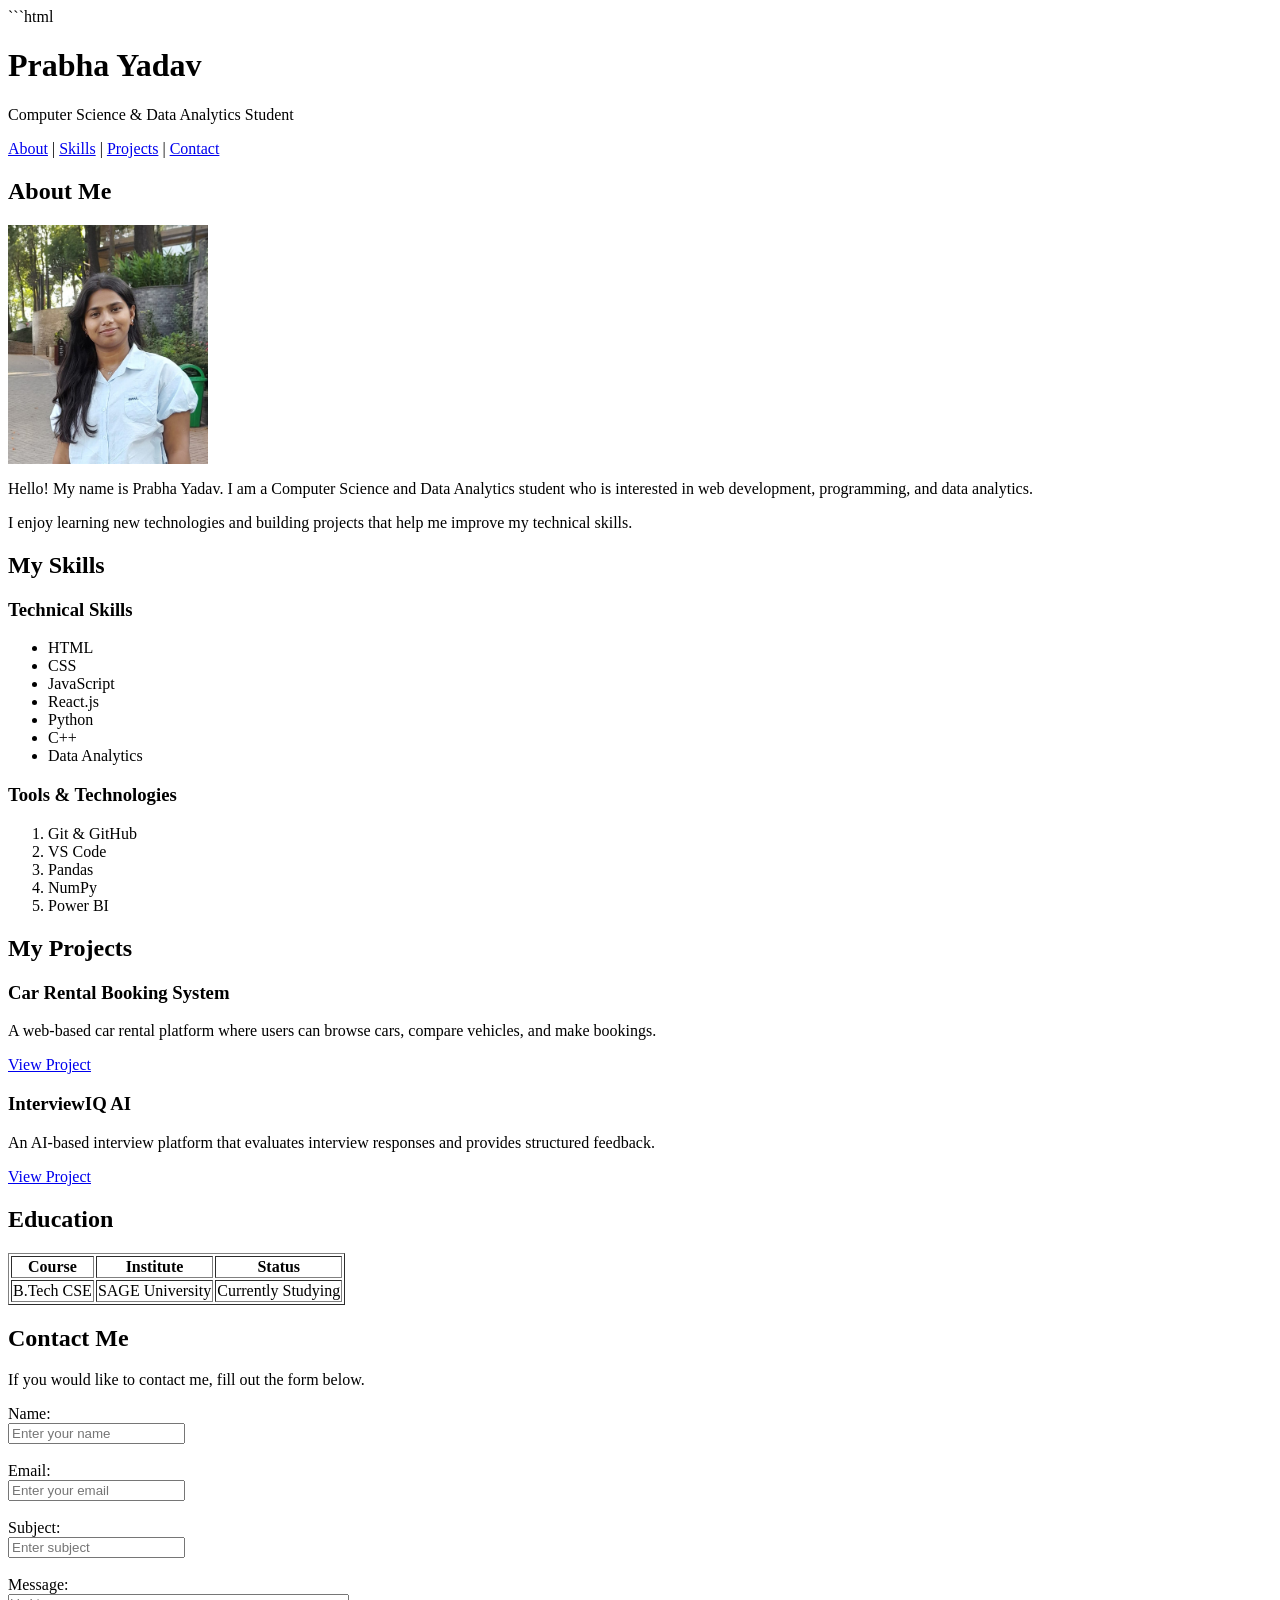
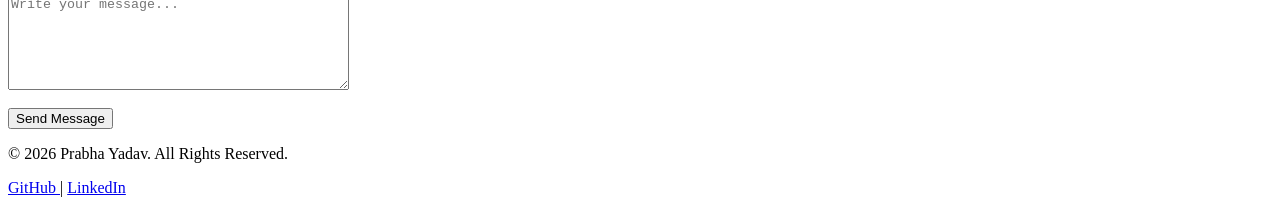
==== Task -1/index.html @ 7cbf1fd1 "Add files via upload" ====
```html
<!DOCTYPE html>
<html lang="en">
<head>
    <meta charset="UTF-8">
    <meta name="viewport" content="width=device-width, initial-scale=1.0">
    <meta name="description" content="Personal Portfolio Website">
    <title>Portfolio</title>
</head>
<body>
    <header>
        <h1>Prabha Yadav</h1>
        <p>Computer Science & Data Analytics Student</p>
        <nav>
            <a href="#about">About</a> |
            <a href="#skills">Skills</a> |
            <a href="#projects">Projects</a> |
            <a href="#contact">Contact</a>
        </nav>
    </header>


    <main>
        <section id="about">
            <h2>About Me</h2>
            <img src="portfolio.jpeg" 
                alt="Profile photo of Prabha Yadav"
                width="200"
            >

            <p>
                Hello! My name is Prabha Yadav. I am a Computer Science
                and Data Analytics student who is interested in web
                development, programming, and data analytics.
            </p>

            <p>
                I enjoy learning new technologies and building projects
                that help me improve my technical skills.
            </p>

        </section>


    
        <section id="skills">
                <h2>My Skills</h2>
                <h3>Technical Skills</h3>
             <ul>
                <li>HTML</li>
                <li>CSS</li>
                <li>JavaScript</li>
                <li>React.js</li>
                <li>Python</li>
                <li>C++</li>
                <li>Data Analytics</li>
            </ul>

            <h3>Tools & Technologies</h3>

            <ol>
                <li>Git & GitHub</li>
                <li>VS Code</li>
                <li>Pandas</li>
                <li>NumPy</li>
                <li>Power BI</li>
            </ol>

        </section>

        <section id="projects">

            <h2>My Projects</h2>

            <article>
                <h3>Car Rental Booking System</h3>

                <p>
                    A web-based car rental platform where users can
                    browse cars, compare vehicles, and make bookings.
                </p>

                <a href="#" target="_blank">
                    View Project
                </a>
            </article>

            <article>
                <h3>InterviewIQ AI</h3>

                <p>
                    An AI-based interview platform that evaluates
                    interview responses and provides structured feedback.
                </p>

                <a href="#" target="_blank">
                    View Project
                </a>
            </article>

        </section>

        <section id="education">

            <h2>Education</h2>

            <table border="1">

                <thead>
                    <tr>
                        <th>Course</th>
                        <th>Institute</th>
                        <th>Status</th>
                    </tr>
                </thead>

                <tbody>
                    <tr>
                        <td>B.Tech CSE</td>
                        <td>SAGE University</td>
                        <td>Currently Studying</td>
                    </tr>
                </tbody>

            </table>

        </section>
        <section id="contact">
            <h2>Contact Me</h2>

            <p>
                If you would like to contact me, fill out the form below.
            </p>

            <form>
                <label for="name">Name:</label>
                <br>

                <input 
                    type="text" 
                    id="name" 
                    name="name"
                    placeholder="Enter your name"
                    required
                >

                <br><br>
                <label for="email">Email:</label>
                <br>

                <input 
                    type="email" 
                    id="email" 
                    name="email"
                    placeholder="Enter your email"
                    required
                >

                <br><br>
                <label for="subject">Subject:</label>
                <br>

                <input 
                    type="text" 
                    id="subject"
                    name="subject"
                    placeholder="Enter subject"
                    required
                >

                <br><br>
                <label for="message">Message:</label>
                <br>

                <textarea 
                    id="message"
                    name="message"
                    rows="6"
                    cols="40"
                    placeholder="Write your message..."
                    required
                ></textarea>

                <br><br>

                <button type="submit">
                    Send Message
                </button>

            </form>

        </section>

    </main>


    
    <footer>

        <p>
            © 2026 Prabha Yadav. All Rights Reserved.
        </p>

        <p>
            <a href="https://github.com/Techwithprabha02/Internship--The-Developers-Arena.git" target="_blank">
                GitHub
            </a>
            |
            <a href="https://www.linkedin.com/in/prabha-yadav-039ab8330/" target="_blank">
                LinkedIn
            </a>
        </p>

    </footer>

</body>
</html>
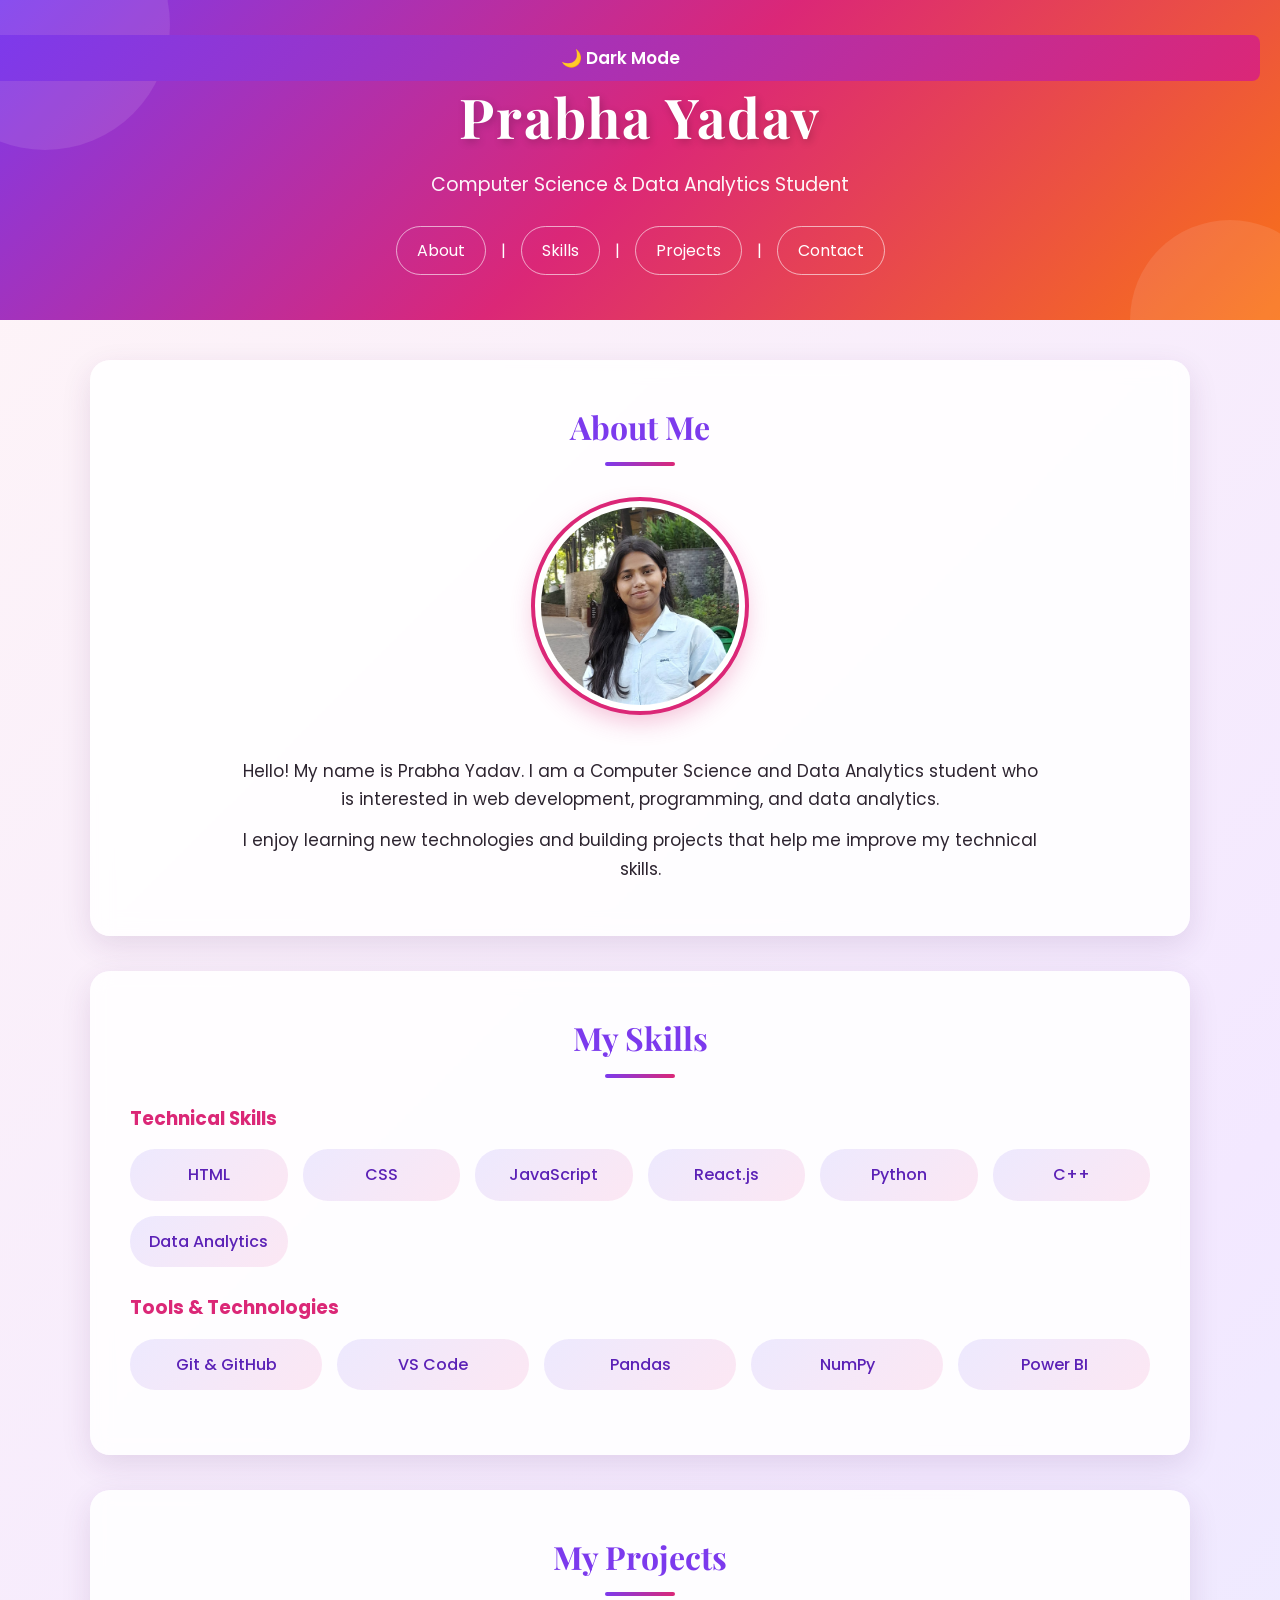
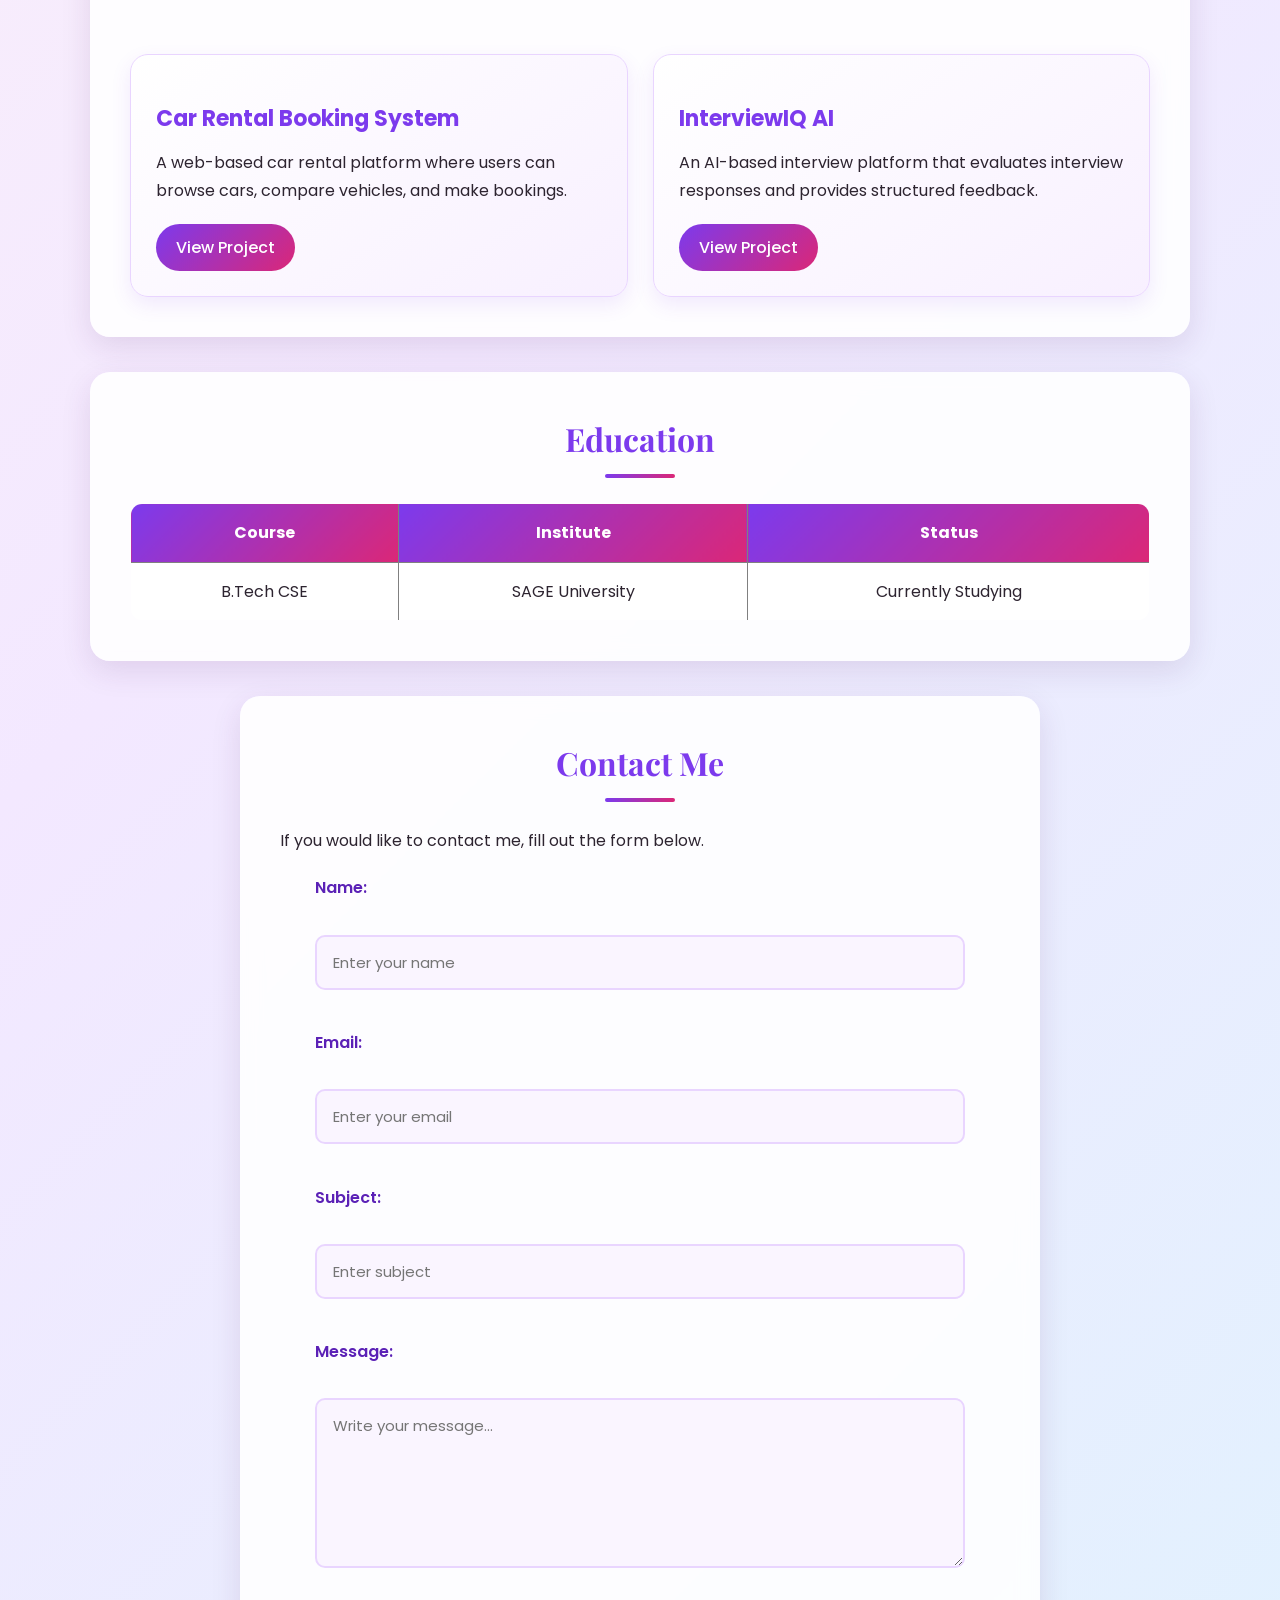
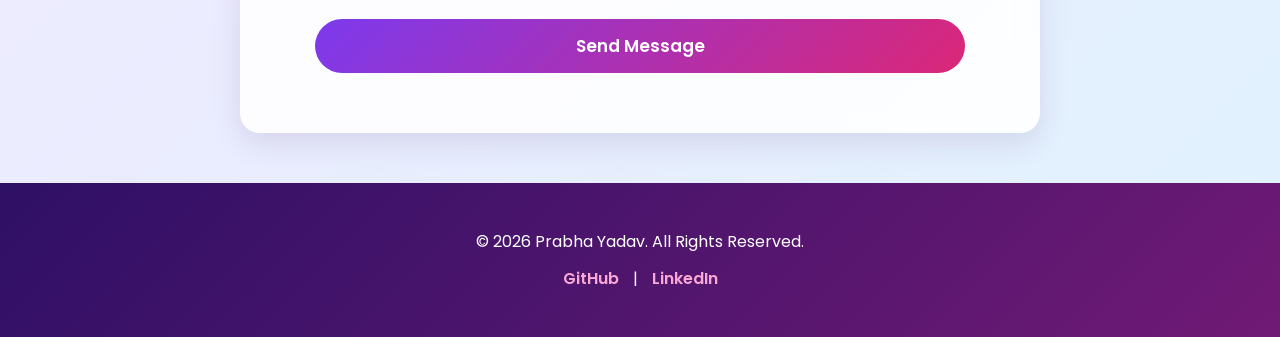
==== commit f3aafcc0: "Add stylesheet link and script tag to index.html Added a link to the stylesheet and included a scrip" ====
--- a/Task -1/index.html
+++ b/Task -1/index.html
@@ -1,4 +1,4 @@
-```html
+
 <!DOCTYPE html>
 <html lang="en">
 <head>
@@ -6,6 +6,7 @@
     <meta name="viewport" content="width=device-width, initial-scale=1.0">
     <meta name="description" content="Personal Portfolio Website">
     <title>Portfolio</title>
+     <link rel="stylesheet" href="porfolio.css">
 </head>
 <body>
     <header>
@@ -212,6 +213,7 @@
         </p>
 
     </footer>
+     <script src="script.js"></script>
 
 </body>
 </html>
--- a/Task -1/porfolio.css
+++ b/Task -1/porfolio.css
@@ -0,0 +1,848 @@
+/* ========================================
+   PERSONAL PORTFOLIO - MODERN DESIGN
+   ======================================== */
+
+
+/* ---------- GOOGLE FONTS ---------- */
+
+@import url("https://fonts.googleapis.com/css2?family=Poppins:wght@300;400;500;600;700&family=Playfair+Display:wght@600;700&display=swap");
+
+
+/* ========================================
+   RESET
+======================================== */
+
+* {
+    margin: 0;
+    padding: 0;
+    box-sizing: border-box;
+}
+
+html {
+    scroll-behavior: smooth;
+}
+
+
+/* ========================================
+   BODY
+======================================== */
+
+body {
+    font-family: "Poppins", sans-serif;
+    background: linear-gradient(
+        135deg,
+        #fff5f7,
+        #f3e8ff,
+        #e0f2fe
+    );
+    color: #2d2430;
+    line-height: 1.7;
+}
+
+
+/* ========================================
+   HEADER
+======================================== */
+
+header {
+    text-align: center;
+    padding: 70px 20px 45px;
+
+    background: linear-gradient(
+        135deg,
+        #7c3aed,
+        #db2777,
+        #f97316
+    );
+
+    color: white;
+    position: relative;
+    overflow: hidden;
+}
+
+
+/* Decorative circles */
+
+header::before {
+    content: "";
+    position: absolute;
+    width: 250px;
+    height: 250px;
+    background: rgba(255, 255, 255, 0.1);
+    border-radius: 50%;
+    top: -100px;
+    left: -80px;
+}
+
+header::after {
+    content: "";
+    position: absolute;
+    width: 200px;
+    height: 200px;
+    background: rgba(255, 255, 255, 0.1);
+    border-radius: 50%;
+    bottom: -100px;
+    right: -50px;
+}
+
+
+header h1 {
+    font-family: "Playfair Display", serif;
+    font-size: 55px;
+    letter-spacing: 2px;
+    margin-bottom: 5px;
+
+    text-shadow:
+        2px 3px 8px rgba(0, 0, 0, 0.2);
+
+    position: relative;
+    z-index: 1;
+
+    animation: fadeDown 1s ease;
+}
+
+
+header p {
+    font-size: 19px;
+    margin-bottom: 25px;
+    opacity: 0.95;
+
+    position: relative;
+    z-index: 1;
+
+    animation: fadeUp 1s ease;
+}
+
+
+/* ========================================
+   NAVIGATION - FLEXBOX
+======================================== */
+
+nav {
+    display: flex;
+    justify-content: center;
+    align-items: center;
+
+    gap: 15px;
+    flex-wrap: wrap;
+
+    position: relative;
+    z-index: 2;
+}
+
+
+nav a {
+    text-decoration: none;
+    color: white;
+
+    padding: 10px 20px;
+
+    border: 1px solid rgba(255, 255, 255, 0.6);
+    border-radius: 25px;
+
+    font-weight: 500;
+
+    transition:
+        background-color 0.3s ease,
+        color 0.3s ease,
+        transform 0.3s ease,
+        box-shadow 0.3s ease;
+}
+
+
+nav a:hover {
+    background-color: white;
+    color: #7c3aed;
+
+    transform: translateY(-3px);
+
+    box-shadow:
+        0 8px 20px rgba(0, 0, 0, 0.2);
+}
+
+
+/* ========================================
+   MAIN
+======================================== */
+
+main {
+    width: 90%;
+    max-width: 1100px;
+
+    margin: 40px auto;
+}
+
+
+/* ========================================
+   ALL SECTIONS
+======================================== */
+
+section {
+    background: rgba(255, 255, 255, 0.88);
+
+    backdrop-filter: blur(10px);
+
+    margin-bottom: 35px;
+    padding: 40px;
+
+    border-radius: 20px;
+
+    box-shadow:
+        0 10px 30px rgba(80, 30, 100, 0.12);
+
+    transition:
+        transform 0.3s ease,
+        box-shadow 0.3s ease;
+}
+
+
+section:hover {
+    transform: translateY(-5px);
+
+    box-shadow:
+        0 18px 40px rgba(80, 30, 100, 0.18);
+}
+
+
+section h2 {
+    font-family: "Playfair Display", serif;
+
+    color: #7c3aed;
+
+    font-size: 32px;
+
+    margin-bottom: 25px;
+
+    text-align: center;
+}
+
+
+/* Underline */
+
+section h2::after {
+    content: "";
+
+    display: block;
+
+    width: 70px;
+    height: 4px;
+
+    background:
+        linear-gradient(
+            to right,
+            #7c3aed,
+            #db2777
+        );
+
+    margin: 8px auto;
+
+    border-radius: 10px;
+}
+
+
+section h3 {
+    color: #db2777;
+
+    margin: 20px 0 10px;
+}
+
+
+/* ========================================
+   ABOUT
+======================================== */
+
+#about {
+    text-align: center;
+}
+
+
+#about img {
+    width: 210px;
+    height: 210px;
+
+    object-fit: cover;
+
+    border-radius: 50%;
+
+    margin: 10px auto 25px;
+
+    border: 6px solid white;
+
+    outline: 4px solid #db2777;
+
+    box-shadow:
+        0 10px 25px rgba(219, 39, 119, 0.3);
+
+    transition:
+        transform 0.4s ease,
+        box-shadow 0.4s ease;
+}
+
+
+#about img:hover {
+    transform: scale(1.06) rotate(3deg);
+
+    box-shadow:
+        0 15px 35px rgba(219, 39, 119, 0.4);
+}
+
+
+#about p {
+    max-width: 800px;
+
+    margin: 12px auto;
+
+    font-size: 17px;
+}
+
+
+/* ========================================
+   SKILLS - CSS GRID
+======================================== */
+
+#skills ul,
+#skills ol {
+    display: grid;
+
+    grid-template-columns:
+        repeat(auto-fit, minmax(150px, 1fr));
+
+    gap: 15px;
+
+    list-style: none;
+
+    margin: 15px 0 25px;
+}
+
+
+#skills li {
+    background:
+        linear-gradient(
+            135deg,
+            #ede9fe,
+            #fce7f3
+        );
+
+    padding: 12px 18px;
+
+    border-radius: 25px;
+
+    text-align: center;
+
+    color: #5b21b6;
+
+    font-weight: 500;
+
+    transition:
+        transform 0.3s ease,
+        background 0.3s ease,
+        color 0.3s ease,
+        box-shadow 0.3s ease;
+}
+
+
+#skills li:hover {
+    background:
+        linear-gradient(
+            135deg,
+            #7c3aed,
+            #db2777
+        );
+
+    color: white;
+
+    transform: translateY(-5px);
+
+    box-shadow:
+        0 8px 20px rgba(124, 58, 237, 0.3);
+}
+
+
+/* ========================================
+   PROJECTS - CSS GRID
+======================================== */
+
+#projects {
+    display: grid;
+
+    grid-template-columns:
+        repeat(2, 1fr);
+
+    gap: 25px;
+}
+
+
+#projects h2 {
+    grid-column: 1 / -1;
+}
+
+
+article {
+    text-align: left;
+
+    padding: 25px;
+
+    background:
+        linear-gradient(
+            145deg,
+            #ffffff,
+            #f8f0ff
+        );
+
+    border-radius: 18px;
+
+    border: 1px solid #e9d5ff;
+
+    box-shadow:
+        0 8px 20px rgba(124, 58, 237, 0.1);
+
+    transition:
+        transform 0.4s ease,
+        box-shadow 0.4s ease;
+}
+
+
+article:hover {
+    transform: translateY(-8px);
+
+    box-shadow:
+        0 15px 30px rgba(219, 39, 119, 0.2);
+}
+
+
+article h3 {
+    font-size: 22px;
+
+    color: #7c3aed;
+}
+
+
+article p {
+    margin: 12px 0 20px;
+}
+
+
+article a {
+    display: inline-block;
+
+    text-decoration: none;
+
+    background:
+        linear-gradient(
+            135deg,
+            #7c3aed,
+            #db2777
+        );
+
+    color: white;
+
+    padding: 10px 20px;
+
+    border-radius: 25px;
+
+    font-weight: 500;
+
+    transition:
+        transform 0.3s ease,
+        box-shadow 0.3s ease;
+}
+
+
+article a:hover {
+    transform: scale(1.05);
+
+    box-shadow:
+        0 6px 15px rgba(219, 39, 119, 0.3);
+}
+
+
+/* ========================================
+   EDUCATION TABLE
+======================================== */
+
+#education {
+    overflow-x: auto;
+}
+
+
+table {
+    width: 100%;
+
+    border-collapse: collapse;
+
+    border-radius: 12px;
+
+    overflow: hidden;
+}
+
+
+th {
+    background:
+        linear-gradient(
+            135deg,
+            #7c3aed,
+            #db2777
+        );
+
+    color: white;
+
+    padding: 15px;
+
+    font-size: 16px;
+}
+
+
+td {
+    padding: 15px;
+
+    text-align: center;
+
+    background-color: white;
+
+    border-bottom:
+        1px solid #f0e5f5;
+}
+
+
+tr:hover td {
+    background-color: #fdf4ff;
+}
+
+
+/* ========================================
+   CONTACT FORM
+======================================== */
+
+#contact {
+    max-width: 800px;
+
+    margin-left: auto;
+    margin-right: auto;
+}
+
+
+form {
+    max-width: 650px;
+
+    margin: 20px auto;
+}
+
+
+label {
+    display: block;
+
+    margin-top: 12px;
+
+    font-weight: 600;
+
+    color: #5b21b6;
+}
+
+
+input,
+textarea {
+    width: 100%;
+
+    padding: 14px 16px;
+
+    margin-top: 6px;
+
+    border: 2px solid #e9d5ff;
+
+    border-radius: 10px;
+
+    font-size: 15px;
+
+    font-family: "Poppins", sans-serif;
+
+    transition:
+        border-color 0.3s ease,
+        box-shadow 0.3s ease,
+        background-color 0.3s ease;
+
+    background-color: #faf5ff;
+}
+
+
+input:focus,
+textarea:focus {
+    outline: none;
+
+    border-color: #db2777;
+
+    background-color: white;
+
+    box-shadow:
+        0 0 0 4px rgba(219, 39, 119, 0.1);
+}
+
+
+textarea {
+    resize: vertical;
+}
+
+
+/* ========================================
+   BUTTON
+======================================== */
+
+button {
+    display: block;
+
+    width: 100%;
+
+    margin-top: 15px;
+
+    padding: 14px;
+
+    border: none;
+
+    border-radius: 30px;
+
+    background:
+        linear-gradient(
+            135deg,
+            #7c3aed,
+            #db2777
+        );
+
+    color: white;
+
+    font-family: "Poppins", sans-serif;
+
+    font-size: 17px;
+
+    font-weight: 600;
+
+    cursor: pointer;
+
+    transition:
+        transform 0.3s ease,
+        box-shadow 0.3s ease;
+}
+
+
+button:hover {
+    transform: translateY(-3px);
+
+    box-shadow:
+        0 10px 20px rgba(219, 39, 119, 0.3);
+}
+
+
+button:active {
+    transform: scale(0.98);
+}
+
+
+/* ========================================
+   FOOTER
+======================================== */
+
+footer {
+    background:
+        linear-gradient(
+            135deg,
+            #2e1065,
+            #701a75
+        );
+
+    color: white;
+
+    text-align: center;
+
+    padding: 35px 20px;
+
+    margin-top: 50px;
+}
+
+
+footer p {
+    margin: 10px;
+}
+
+
+footer a {
+    text-decoration: none;
+
+    color: #f9a8d4;
+
+    font-weight: 600;
+
+    margin: 0 10px;
+
+    transition:
+        color 0.3s ease;
+}
+
+
+footer a:hover {
+    color: white;
+}
+
+
+/* ========================================
+   ANIMATIONS
+======================================== */
+
+@keyframes fadeDown {
+
+    from {
+        opacity: 0;
+        transform: translateY(-30px);
+    }
+
+    to {
+        opacity: 1;
+        transform: translateY(0);
+    }
+}
+
+
+@keyframes fadeUp {
+
+    from {
+        opacity: 0;
+        transform: translateY(30px);
+    }
+
+    to {
+        opacity: 1;
+        transform: translateY(0);
+    }
+}
+
+
+/* ========================================
+   RESPONSIVE DESIGN
+======================================== */
+
+@media (max-width: 768px) {
+
+    header {
+        padding: 50px 15px 35px;
+    }
+
+
+    header h1 {
+        font-size: 38px;
+    }
+
+
+    header p {
+        font-size: 16px;
+    }
+
+
+    main {
+        width: 92%;
+    }
+
+
+    section {
+        padding: 25px 20px;
+    }
+
+
+    section h2 {
+        font-size: 28px;
+    }
+
+
+    /* Projects become one column */
+
+    #projects {
+        grid-template-columns: 1fr;
+    }
+
+
+    /* Navigation becomes responsive */
+
+    nav {
+        gap: 8px;
+    }
+
+
+    nav a {
+        padding: 8px 14px;
+
+        font-size: 14px;
+    }
+
+
+    /* Profile image */
+
+    #about img {
+        width: 170px;
+        height: 170px;
+    }
+
+
+    /* Table */
+
+    th,
+    td {
+        padding: 10px;
+
+        font-size: 13px;
+    }
+
+
+    /* Skills */
+
+    #skills ul,
+    #skills ol {
+        grid-template-columns: 1fr 1fr;
+    }
+}
+
+
+/* ========================================
+   SMALL MOBILE SCREEN
+======================================== */
+
+@media (max-width: 480px) {
+
+    header h1 {
+        font-size: 32px;
+    }
+
+
+    header p {
+        font-size: 14px;
+    }
+
+
+    nav {
+        flex-direction: column;
+        width: 100%;
+    }
+
+
+    nav a {
+        width: 100%;
+        text-align: center;
+    }
+
+
+    section {
+        padding: 20px 15px;
+    }
+
+
+    #skills ul,
+    #skills ol {
+        grid-template-columns: 1fr;
+    }
+
+
+    article {
+        padding: 20px;
+    }
+
+
+    #about img {
+        width: 150px;
+        height: 150px;
+    }
+}
